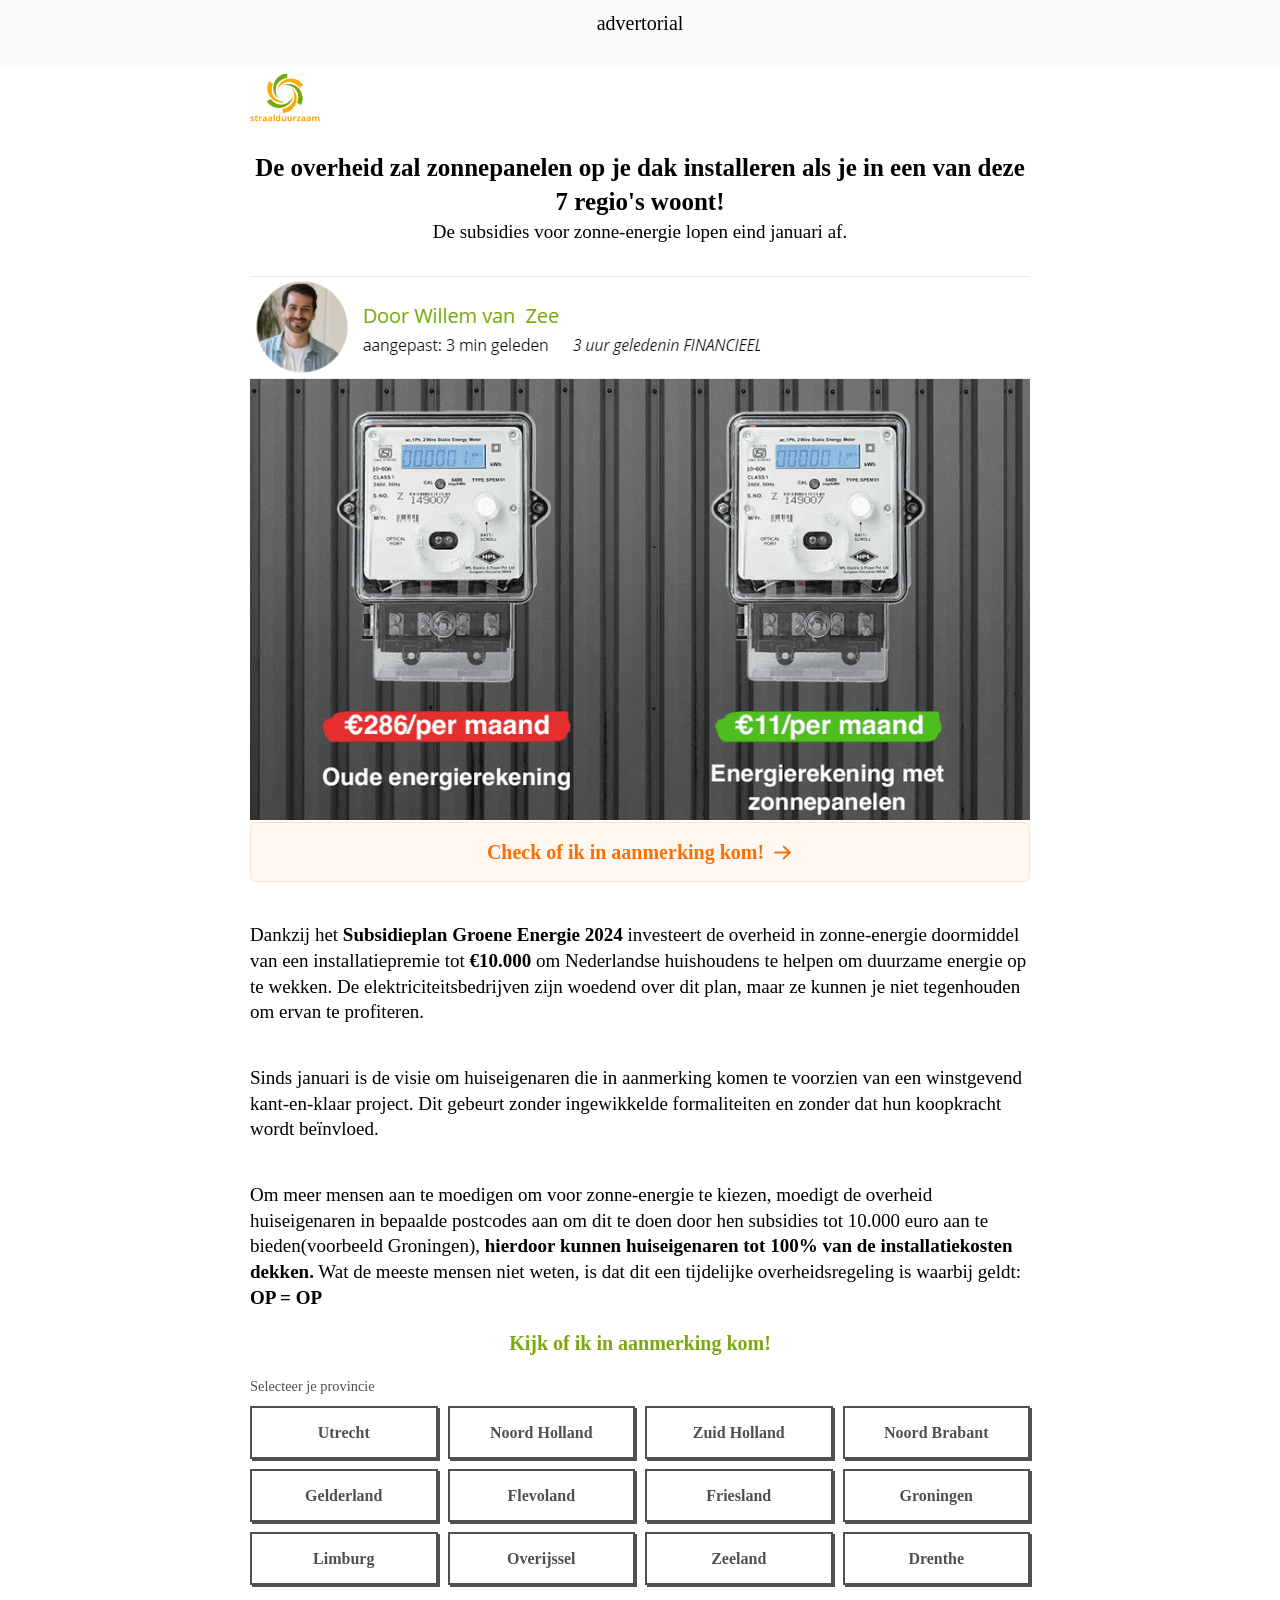
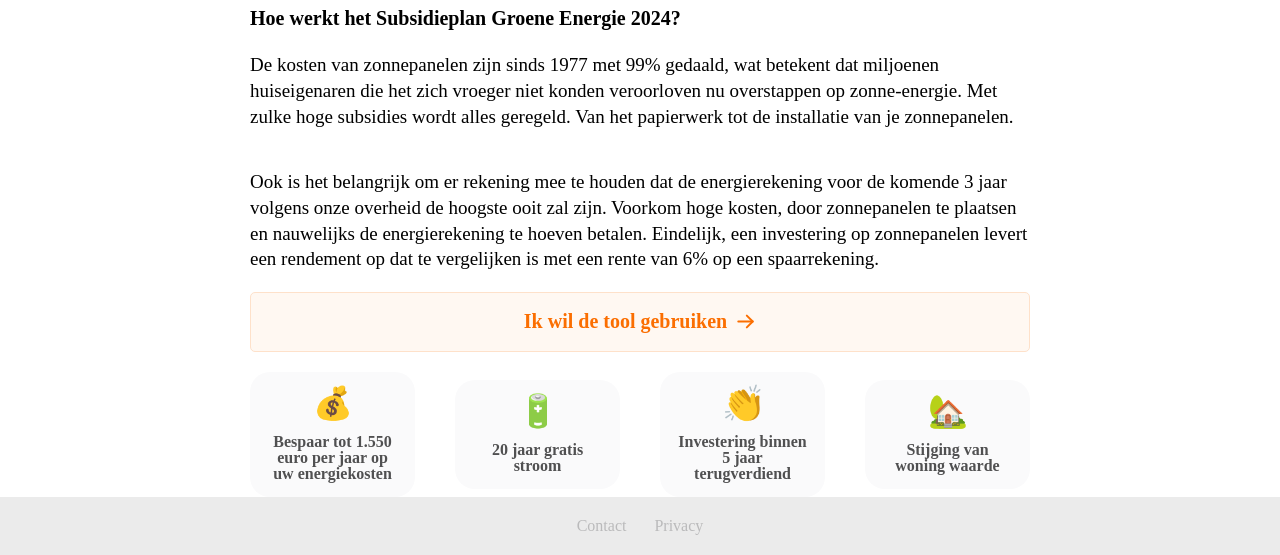
==== index.html @ e0e1bad7 "new page" ====
<!DOCTYPE html>
<html lang="en">
<head>
    <meta charset="UTF-8">
    <meta name="viewport" content="width=device-width, initial-scale=1.0">
    <title>Document</title>
    <link rel="stylesheet" href="assets/css/style.css">
</head>
<body>
    <div class="wrapper">
        <div class="header">
            <div class="container">
                <div>advertorial</div>
            </div>
        </div>
        <div class="main-content">
            <div class="container">
                <div class="logo">
                    <img src="assets/images/logo.png" class="logo-img">
                </div>
                <div class="hero-section">
                    <div class="heading">De overheid zal zonnepanelen op je dak installeren als je in een van deze 7 regio's woont!</div>
                    <div class="text">De subsidies voor zonne-energie lopen eind januari af.</div>
                    <div class="person-info">
                        <img src="assets/images/person.png" class="person-img">
                    </div>
                    <div class="img"><img src="assets/images/hero.png" class="hero-img"></div>
                    <div class="button">
                        <a href="https://zonne.straalduurzaam.nl/#postcode-aanmerking" class="btn-main">
                            <span>Check of ik in aanmerking kom!</span>
                            <svg xmlns="http://www.w3.org/2000/svg" width="192" height="192" fill="currentColor" viewBox="0 0 256 256"><rect width="256" height="256" fill="none"></rect><line x1="40" y1="128" x2="216" y2="128" fill="none" stroke="currentColor" stroke-linecap="round" stroke-linejoin="round" stroke-width="24"></line><polyline points="144 56 216 128 144 200" fill="none" stroke="currentColor" stroke-linecap="round" stroke-linejoin="round" stroke-width="24"></polyline></svg>
                        </a>
                    </div>
                </div>
                <div class="text-content">
                    <div class="text">Dankzij het <strong>Subsidieplan Groene Energie 2024</strong> investeert de overheid in zonne-energie doormiddel van een installatiepremie tot <strong>€10.000</strong> om Nederlandse huishoudens te helpen om duurzame energie op te wekken. De elektriciteitsbedrijven zijn woedend over dit plan, maar ze kunnen je niet tegenhouden om ervan te profiteren.</div>
                    <div class="text">Sinds januari is de visie om huiseigenaren die in aanmerking komen te voorzien van een winstgevend kant-en-klaar project. Dit gebeurt zonder ingewikkelde formaliteiten en zonder dat hun koopkracht wordt beïnvloed.</div>
                    <div class="text">Om meer mensen aan te moedigen om voor zonne-energie te kiezen, moedigt de overheid huiseigenaren in bepaalde postcodes aan om dit te doen door hen subsidies tot 10.000 euro aan te bieden(voorbeeld Groningen), <strong>hierdoor kunnen huiseigenaren tot 100% van de installatiekosten dekken.</strong> Wat de meeste mensen niet weten, is dat dit een tijdelijke overheidsregeling is waarbij geldt: <strong>OP = OP</strong></div>
                    <div class="text-main">Kijk of ik in aanmerking kom!</div>
                </div>
                <div class="button-section">
                    <div class="label">Selecteer je provincie</div>
                    <div class="buttons">
                        <div class="button">
                            <a href="https://zonne.straalduurzaam.nl/#postcode-aanmerking" class="btn-button">Utrecht</a>
                        </div>
                        <div class="button">
                            <a href="https://zonne.straalduurzaam.nl/#postcode-aanmerking" class="btn-button">Noord Holland</a>
                        </div>
                        <div class="button">
                            <a href="https://zonne.straalduurzaam.nl/#postcode-aanmerking" class="btn-button">Zuid Holland</a>
                        </div>
                        <div class="button">
                            <a href="https://zonne.straalduurzaam.nl/#postcode-aanmerking" class="btn-button">Noord Brabant</a>
                        </div>
                        <div class="button">
                            <a href="https://zonne.straalduurzaam.nl/#postcode-aanmerking" class="btn-button">Gelderland</a>
                        </div>
                        <div class="button">
                            <a href="https://zonne.straalduurzaam.nl/#postcode-aanmerking" class="btn-button">Flevoland</a>
                        </div>
                        <div class="button">
                            <a href="https://zonne.straalduurzaam.nl/#postcode-aanmerking" class="btn-button">Friesland</a>
                        </div>
                        <div class="button">
                            <a href="https://zonne.straalduurzaam.nl/#postcode-aanmerking" class="btn-button">Groningen</a>
                        </div>
                        <div class="button">
                            <a href="https://zonne.straalduurzaam.nl/#postcode-aanmerking" class="btn-button">Limburg</a>
                        </div>
                        <div class="button">
                            <a href="https://zonne.straalduurzaam.nl/#postcode-aanmerking" class="btn-button">Overijssel</a>
                        </div>
                        <div class="button">
                            <a href="https://zonne.straalduurzaam.nl/#postcode-aanmerking" class="btn-button">Zeeland</a>
                        </div>
                        <div class="button">
                            <a href="https://zonne.straalduurzaam.nl/#postcode-aanmerking" class="btn-button">Drenthe</a>
                        </div>
                    </div>
                </div>
                <div class="text-content">
                    <div class="question">Hoe werkt het Subsidieplan Groene Energie 2024?</div>
                    <div class="text">De kosten van zonnepanelen zijn sinds 1977 met 99% gedaald, wat betekent dat miljoenen huiseigenaren die het zich vroeger niet konden veroorloven nu overstappen op zonne-energie. Met zulke hoge subsidies wordt alles geregeld. Van het papierwerk tot de installatie van je zonnepanelen.</div>
                    <div class="text"> Ook is het belangrijk om er rekening mee te houden dat de energierekening voor de komende 3 jaar volgens onze overheid de hoogste ooit zal zijn. Voorkom hoge kosten, door zonnepanelen te plaatsen en nauwelijks de energierekening te hoeven betalen. Eindelijk, een investering op zonnepanelen levert een rendement op dat te vergelijken is met een rente van 6% op een spaarrekening.</div>
                    <div class="button">
                        <a href="https://zonne.straalduurzaam.nl/#postcode-aanmerking" class="btn-main">
                            <span>Ik wil de tool gebruiken</span>
                            <svg xmlns="http://www.w3.org/2000/svg" width="192" height="192" fill="currentColor" viewBox="0 0 256 256"><rect width="256" height="256" fill="none"></rect><line x1="40" y1="128" x2="216" y2="128" fill="none" stroke="currentColor" stroke-linecap="round" stroke-linejoin="round" stroke-width="24"></line><polyline points="144 56 216 128 144 200" fill="none" stroke="currentColor" stroke-linecap="round" stroke-linejoin="round" stroke-width="24"></polyline></svg>
                        </a>
                    </div>
                </div>
                <div class="icon-flex">
                    <div class="flex-col">
                        <div class="icon">💰</div>
                        <div class="icon-text">Bespaar tot 1.550 euro per jaar op uw energiekosten</div>
                    </div>
                    <div class="flex-col">
                        <div class="icon">🔋</div>
                        <div class="icon-text">20 jaar gratis stroom</div>
                    </div>
                    <div class="flex-col">
                        <div class="icon">👏</div>
                        <div class="icon-text">Investering binnen 5 jaar terugverdiend</div>
                    </div>
                    <div class="flex-col">
                        <div class="icon">🏡</div>
                        <div class="icon-text">Stijging van woning waarde</div>
                    </div>
                </div>
            </div>
        </div>
        <div class="footer-section">
            <div class="container">
                <div class="footer-links">
                    <a href="#" class="footer-link">Contact</a>
                    <a href="#" class="footer-link">Privacy</a>
                </div>
            </div>
        </div>
    </div>
</body>
</html>
---- assets/css/style.css ----
*{
    padding: 0px;
    margin: 0px;
    box-sizing: border-box;
}

body {
    font-family: "Lato";
}

.container {
    max-width: 800px;
    margin: auto;
    padding: 0px 10px
}


.header {
    background: #fafafb;
    font-size: 20px;
    font-weight: 400;
    line-height: 1.35;
    text-align: center;
    padding: 10px 0px 30px;
}
.logo-img {
    width: 70px;
    height: 70px;
    margin-bottom: 10px;
}

.person-img{
    max-width: 100%;
}
.hero-section .heading {
    font-size: 25px;
    font-weight: 700;
    line-height: 1.35;
    text-align: center;
}
.hero-section .text {
    font-size: 19px;
    font-weight: 400;
    padding-top: 0px;
    line-height: 1.35;
    text-align: center;
    margin-bottom: 32px;
}
.hero-section .person-info {
    border: 1px solid #ebebeb;
    border-left-width: 0px;
    border-right-width: 0px;
}
.hero-section .hero-img {
    width: 100%;
}
.hero-section .button{
    margin-top: -2px;
}
.btn-main {
    background: #fff8f2;
    padding: 0.875em 1em;
    font-size: 1.25rem;
    text-align: center;
    border-radius: 5px;
    border: 1px solid #fee1ca;
    display: flex;
    width: 100%;
    font-weight: 700;
    justify-content: center;
    gap: 8px;
    align-items: center;
    color: #fb6e01;
    text-decoration: none;
}
.btn-main svg{
    width: 21px;
    height: 21px;
    color: #fb6e01;
    fill: #fb6e01;
}
.btn-main:hover{
    background: #fff3ea;
    border-color: #fee1ca;
}
.text-content{
    margin: 20px 0px;
}
.text {
    font-size: 19px;
    font-weight: 400;
    line-height: 1.35;
    padding-top: 20px;
    margin-bottom: 20px;
}
.text-main{
    font-size: 20px;
    font-weight: 700;
    line-height: 1.35;
    text-align: center;
    color: #79a811;
    margin-bottom: 20px;
}
.button-section{
    font-size: 0.9rem;
    color: #505051;
    font-weight: normal;
    line-height: 1.3;
    margin-bottom: 8px;
}
.button-section .label{
    font-size: 0.9rem;
    color: #505051;
    font-weight: normal;
    line-height: 1.3;
    padding-bottom: 10px;
}
.button-section .buttons{
    display: flex;
    flex-wrap: wrap;
    align-items: center;
    gap: 10px;
}
.button-section .buttons .button{
    width: calc(25% - 10px);
    flex: 0 0 auto;
    flex-grow: 1;
}
.button-section .buttons .btn-button{
    display: inline-block;
    width: 100%;
    font-size: 1rem;
    color: #505051;
    font-weight: 600;
    text-decoration: none;
    line-height: 1.2;
    padding: 15px 5px;
    text-align: center;
    box-shadow: 2px 2px 0 0 #505051;
    border: 2px solid #505051;
    transition: 0.1s all;
}
.button-section .buttons .btn-button:hover{
    border-color: #79a811;
    box-shadow: 5px 5px 0 0 #79a811;
    transform: translate(-3px, -3px);
    color: #79a811;
}
.text-content .question{
    font-size: 20px;
    font-weight: 700;
    line-height: 1.35;
}

.icon-flex {
    display: flex;
    flex-wrap: wrap;
    align-items: center;
    gap: 40px;
}
.icon-flex .flex-col {
    width: calc(25% - 40px);
    flex: 0 0 auto;
    flex-grow: 1;
    text-align: center;
    padding: 15px;
    border-radius: 20px;
    background: #fafafb;
    color: #505051;
    font-size: 1rem;
    font-weight: 600;
    line-height: 1;
}
.icon-flex .flex-col .icon{
    font-size: 32px;
    margin-bottom: 15px;
}

.footer-section {
    background: #ebebeb;
    padding: 20px 0px;
    text-align: center;
}
.footer-section a{
    color: #bababb;
    text-decoration: none;
    margin: 0px 12px;
}
.footer-section a:hover{
    color: #79a811;
}

@media screen and (max-width: 580px) {
    .button-section .buttons .button,
    .icon-flex .flex-col {
        width: calc(50% - 40px);
    }
}
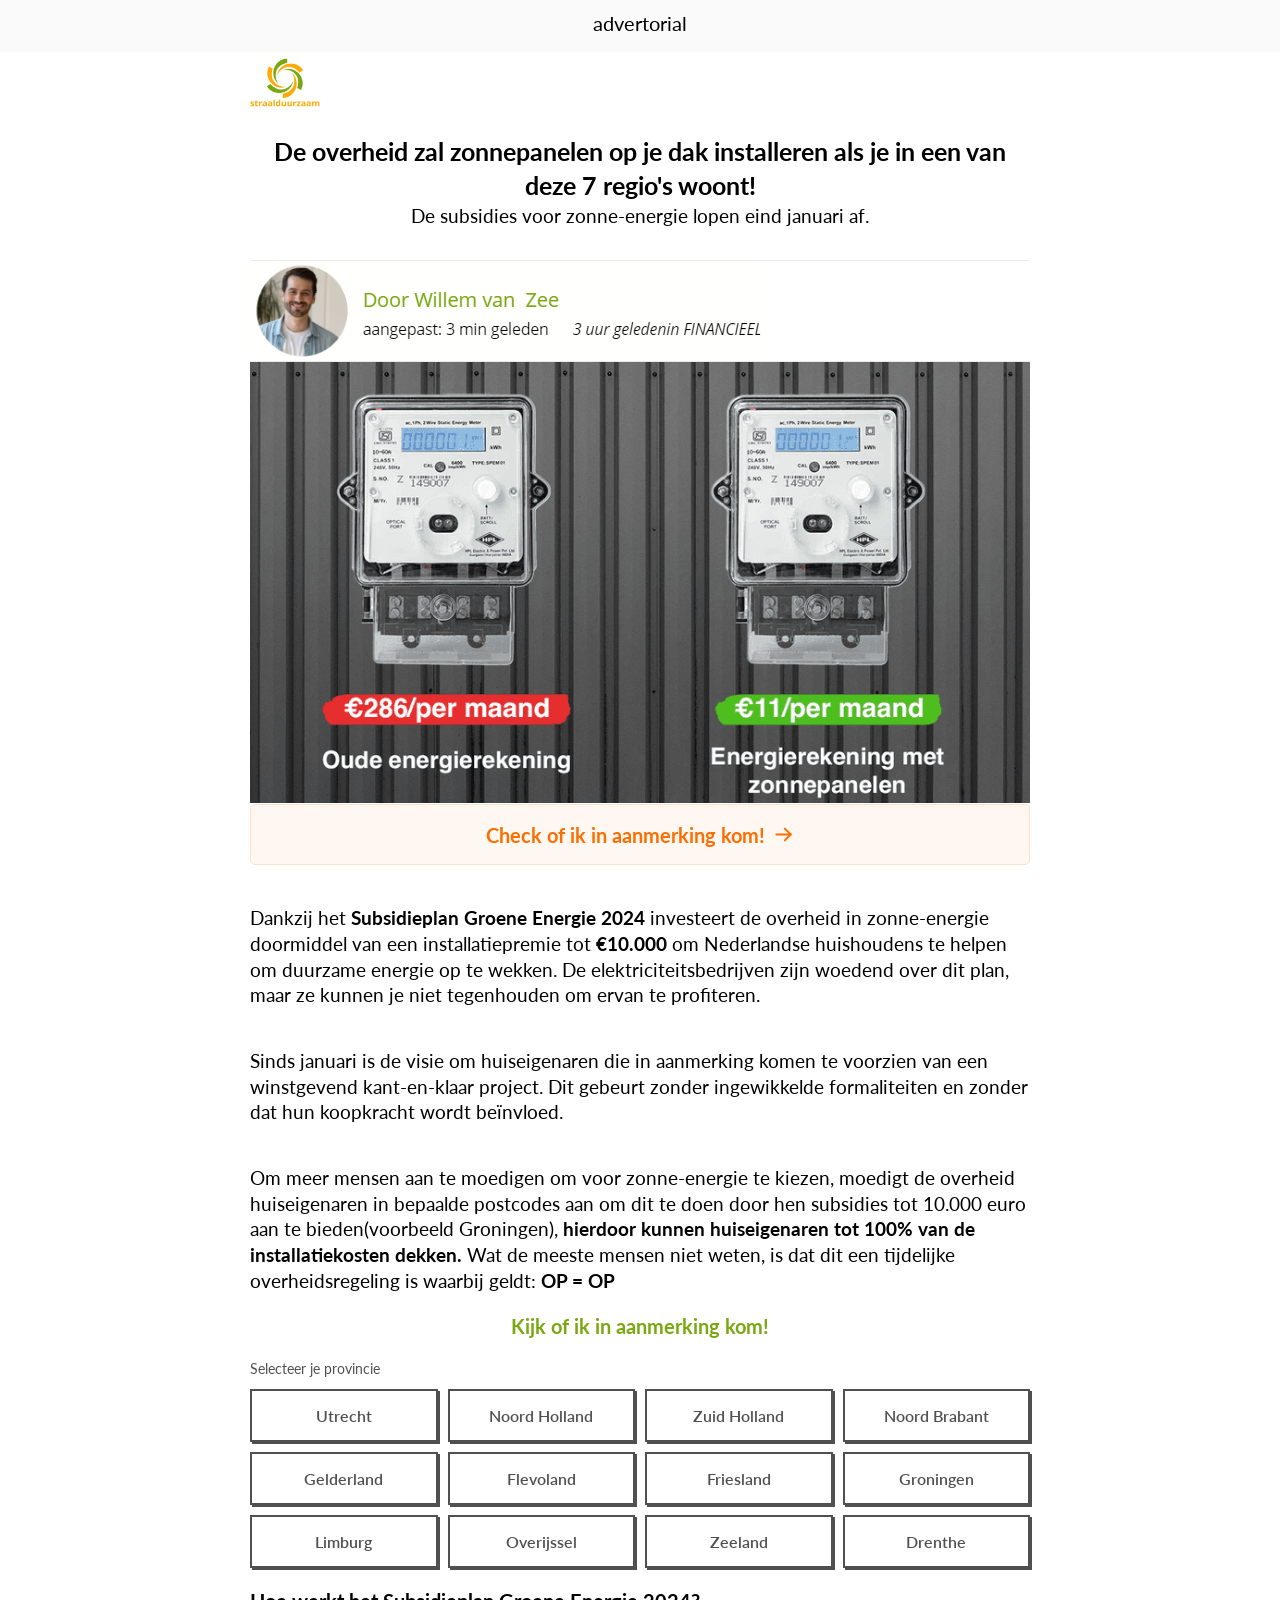
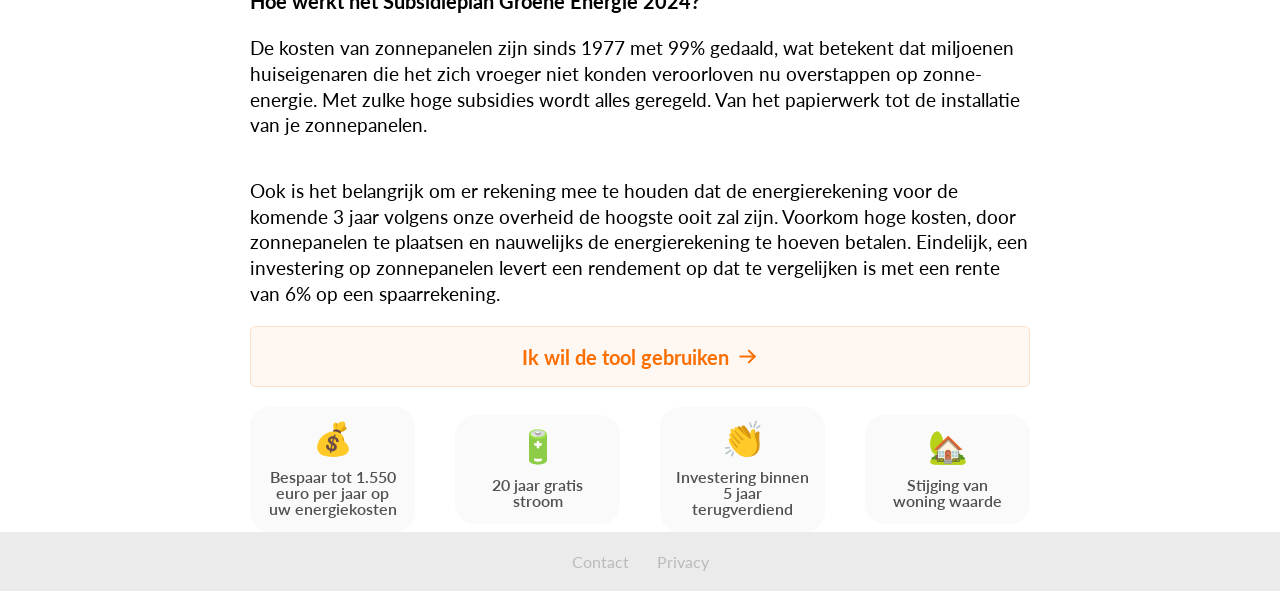
==== commit 4740fc1c: "ch" ====
--- a/index.html
+++ b/index.html
@@ -3,7 +3,8 @@
 <head>
     <meta charset="UTF-8">
     <meta name="viewport" content="width=device-width, initial-scale=1.0">
-    <title>Document</title>
+    <link rel="shortcut icon" href="assets/images/favicon.png" type="image/x-icon">
+    <title>Straalduurzaam</title>
     <link rel="stylesheet" href="assets/css/style.css">
 </head>
 <body>
@@ -26,7 +27,7 @@
                     </div>
                     <div class="img"><img src="assets/images/hero.png" class="hero-img"></div>
                     <div class="button">
-                        <a href="https://zonne.straalduurzaam.nl/#postcode-aanmerking" class="btn-main">
+                        <a href="https://zon.straalduurzaam.nl/#postcode-aanmerking" class="btn-main">
                             <span>Check of ik in aanmerking kom!</span>
                             <svg xmlns="http://www.w3.org/2000/svg" width="192" height="192" fill="currentColor" viewBox="0 0 256 256"><rect width="256" height="256" fill="none"></rect><line x1="40" y1="128" x2="216" y2="128" fill="none" stroke="currentColor" stroke-linecap="round" stroke-linejoin="round" stroke-width="24"></line><polyline points="144 56 216 128 144 200" fill="none" stroke="currentColor" stroke-linecap="round" stroke-linejoin="round" stroke-width="24"></polyline></svg>
                         </a>
@@ -42,40 +43,40 @@
                     <div class="label">Selecteer je provincie</div>
                     <div class="buttons">
                         <div class="button">
-                            <a href="https://zonne.straalduurzaam.nl/#postcode-aanmerking" class="btn-button">Utrecht</a>
+                            <a href="https://zon.straalduurzaam.nl/#postcode-aanmerking" class="btn-button">Utrecht</a>
                         </div>
                         <div class="button">
-                            <a href="https://zonne.straalduurzaam.nl/#postcode-aanmerking" class="btn-button">Noord Holland</a>
+                            <a href="https://zon.straalduurzaam.nl/#postcode-aanmerking" class="btn-button">Noord Holland</a>
                         </div>
                         <div class="button">
-                            <a href="https://zonne.straalduurzaam.nl/#postcode-aanmerking" class="btn-button">Zuid Holland</a>
+                            <a href="https://zon.straalduurzaam.nl/#postcode-aanmerking" class="btn-button">Zuid Holland</a>
                         </div>
                         <div class="button">
-                            <a href="https://zonne.straalduurzaam.nl/#postcode-aanmerking" class="btn-button">Noord Brabant</a>
+                            <a href="https://zon.straalduurzaam.nl/#postcode-aanmerking" class="btn-button">Noord Brabant</a>
                         </div>
                         <div class="button">
-                            <a href="https://zonne.straalduurzaam.nl/#postcode-aanmerking" class="btn-button">Gelderland</a>
+                            <a href="https://zon.straalduurzaam.nl/#postcode-aanmerking" class="btn-button">Gelderland</a>
                         </div>
                         <div class="button">
-                            <a href="https://zonne.straalduurzaam.nl/#postcode-aanmerking" class="btn-button">Flevoland</a>
+                            <a href="https://zon.straalduurzaam.nl/#postcode-aanmerking" class="btn-button">Flevoland</a>
                         </div>
                         <div class="button">
-                            <a href="https://zonne.straalduurzaam.nl/#postcode-aanmerking" class="btn-button">Friesland</a>
+                            <a href="https://zon.straalduurzaam.nl/#postcode-aanmerking" class="btn-button">Friesland</a>
                         </div>
                         <div class="button">
-                            <a href="https://zonne.straalduurzaam.nl/#postcode-aanmerking" class="btn-button">Groningen</a>
+                            <a href="https://zon.straalduurzaam.nl/#postcode-aanmerking" class="btn-button">Groningen</a>
                         </div>
                         <div class="button">
-                            <a href="https://zonne.straalduurzaam.nl/#postcode-aanmerking" class="btn-button">Limburg</a>
+                            <a href="https://zon.straalduurzaam.nl/#postcode-aanmerking" class="btn-button">Limburg</a>
                         </div>
                         <div class="button">
-                            <a href="https://zonne.straalduurzaam.nl/#postcode-aanmerking" class="btn-button">Overijssel</a>
+                            <a href="https://zon.straalduurzaam.nl/#postcode-aanmerking" class="btn-button">Overijssel</a>
                         </div>
                         <div class="button">
-                            <a href="https://zonne.straalduurzaam.nl/#postcode-aanmerking" class="btn-button">Zeeland</a>
+                            <a href="https://zon.straalduurzaam.nl/#postcode-aanmerking" class="btn-button">Zeeland</a>
                         </div>
                         <div class="button">
-                            <a href="https://zonne.straalduurzaam.nl/#postcode-aanmerking" class="btn-button">Drenthe</a>
+                            <a href="https://zon.straalduurzaam.nl/#postcode-aanmerking" class="btn-button">Drenthe</a>
                         </div>
                     </div>
                 </div>
@@ -84,7 +85,7 @@
                     <div class="text">De kosten van zonnepanelen zijn sinds 1977 met 99% gedaald, wat betekent dat miljoenen huiseigenaren die het zich vroeger niet konden veroorloven nu overstappen op zonne-energie. Met zulke hoge subsidies wordt alles geregeld. Van het papierwerk tot de installatie van je zonnepanelen.</div>
                     <div class="text"> Ook is het belangrijk om er rekening mee te houden dat de energierekening voor de komende 3 jaar volgens onze overheid de hoogste ooit zal zijn. Voorkom hoge kosten, door zonnepanelen te plaatsen en nauwelijks de energierekening te hoeven betalen. Eindelijk, een investering op zonnepanelen levert een rendement op dat te vergelijken is met een rente van 6% op een spaarrekening.</div>
                     <div class="button">
-                        <a href="https://zonne.straalduurzaam.nl/#postcode-aanmerking" class="btn-main">
+                        <a href="https://zon.straalduurzaam.nl/#postcode-aanmerking" class="btn-main">
                             <span>Ik wil de tool gebruiken</span>
                             <svg xmlns="http://www.w3.org/2000/svg" width="192" height="192" fill="currentColor" viewBox="0 0 256 256"><rect width="256" height="256" fill="none"></rect><line x1="40" y1="128" x2="216" y2="128" fill="none" stroke="currentColor" stroke-linecap="round" stroke-linejoin="round" stroke-width="24"></line><polyline points="144 56 216 128 144 200" fill="none" stroke="currentColor" stroke-linecap="round" stroke-linejoin="round" stroke-width="24"></polyline></svg>
                         </a>
--- a/assets/css/style.css
+++ b/assets/css/style.css
@@ -1,3 +1,4 @@
+@import url('https://fonts.googleapis.com/css2?family=Lato:ital,wght@0,100;0,300;0,400;0,700;0,900;1,100;1,300;1,400;1,700;1,900&display=swap');
 *{
     padding: 0px;
     margin: 0px;
@@ -5,7 +6,7 @@
 }
 
 body {
-    font-family: "Lato";
+    font-family:  'Lato', sans-serif;
 }
 
 .container {
@@ -21,7 +22,7 @@
     font-weight: 400;
     line-height: 1.35;
     text-align: center;
-    padding: 10px 0px 30px;
+    padding: 10px 0px 15px;
 }
 .logo-img {
     width: 70px;
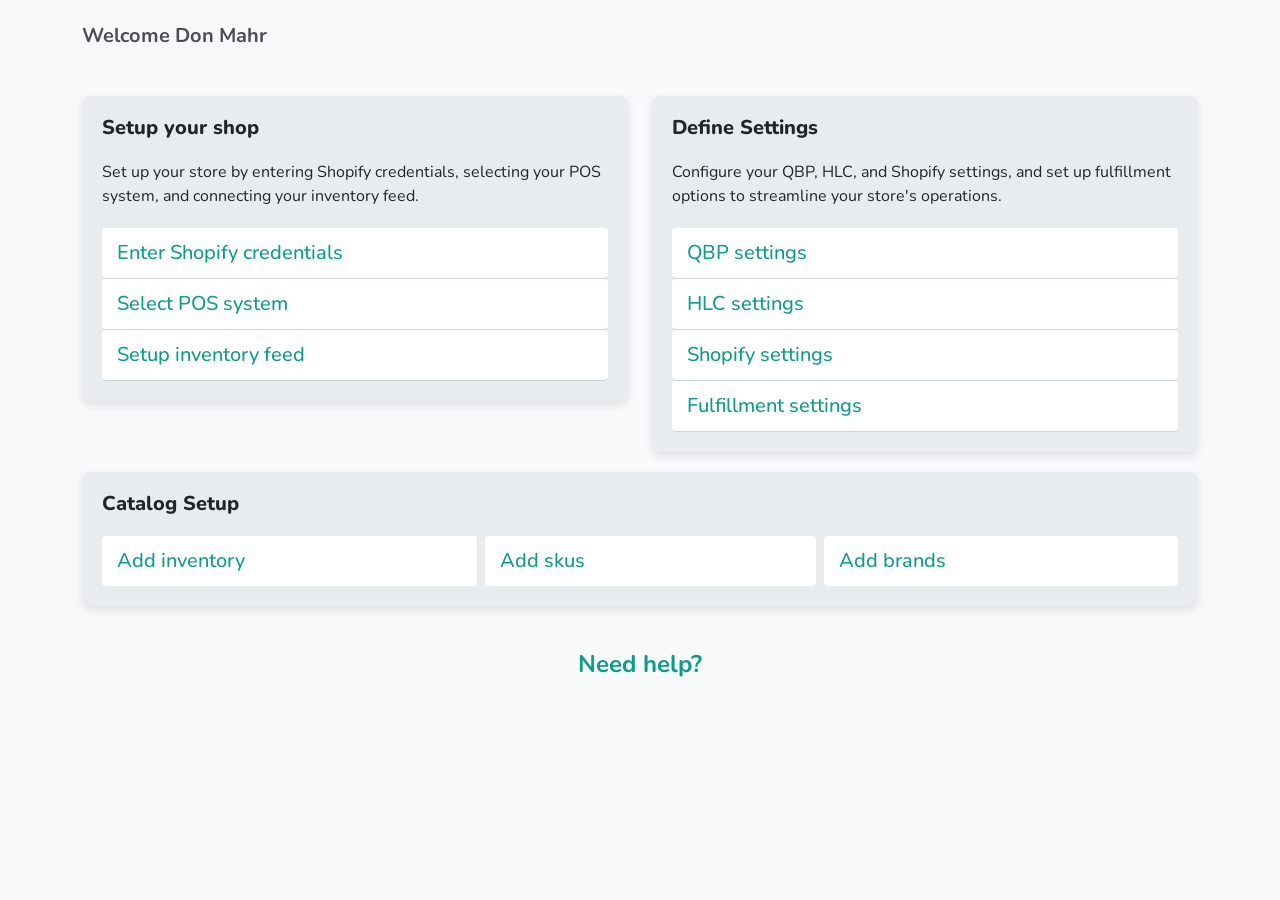
==== commit 634ef9f8: "new" ====
--- a/index.html
+++ b/index.html
@@ -3,122 +3,49 @@
 <head>
     <meta charset="UTF-8">
     <meta name="viewport" content="width=device-width, initial-scale=1.0">
-    <link rel="shortcut icon" href="assets/images/favicon.png" type="image/x-icon">
-    <title>Straalduurzaam</title>
+    <title>Masterlinq-Onboarding</title>
+    <link href="https://cdn.jsdelivr.net/npm/bootstrap@5.0.2/dist/css/bootstrap.min.css" rel="stylesheet">
     <link rel="stylesheet" href="assets/css/style.css">
 </head>
 <body>
-    <div class="wrapper">
-        <div class="header">
-            <div class="container">
-                <div>advertorial</div>
+    <div class="container mt-4">
+        <h5 class="mb-5 welcome-text">Welcome Don Mahr</h5>
+        <div class="row">
+            <div class="col-md-6">
+                <div class="section-card">
+                    <h5>Setup your shop</h5>
+                    <p>Set up your store by entering Shopify credentials, selecting your POS system, and connecting your inventory feed.</p>
+                    <a href="#">Enter Shopify credentials</a>
+                    <a href="#">Select POS system</a>
+                    <a href="#">Setup inventory feed</a>
+                </div>
+            </div>
+            <div class="col-md-6">
+                <div class="section-card">
+                    <h5>Define Settings</h5>
+                    <p>Configure your QBP, HLC, and Shopify settings, and set up fulfillment options to streamline your store's operations.</p>
+                    <a href="#">QBP settings</a>
+                    <a href="#">HLC settings</a>
+                    <a href="#">Shopify settings</a>
+                    <a href="#">Fulfillment settings</a>
+                </div>
             </div>
         </div>
-        <div class="main-content">
-            <div class="container">
-                <div class="logo">
-                    <img src="assets/images/logo.png" class="logo-img">
-                </div>
-                <div class="hero-section">
-                    <div class="heading">De overheid zal zonnepanelen op je dak installeren als je in een van deze 7 regio's woont!</div>
-                    <div class="text">De subsidies voor zonne-energie lopen eind januari af.</div>
-                    <div class="person-info">
-                        <img src="assets/images/person.png" class="person-img">
-                    </div>
-                    <div class="img"><img src="assets/images/hero.png" class="hero-img"></div>
-                    <div class="button">
-                        <a href="https://zon.straalduurzaam.nl/#postcode-aanmerking" class="btn-main">
-                            <span>Check of ik in aanmerking kom!</span>
-                            <svg xmlns="http://www.w3.org/2000/svg" width="192" height="192" fill="currentColor" viewBox="0 0 256 256"><rect width="256" height="256" fill="none"></rect><line x1="40" y1="128" x2="216" y2="128" fill="none" stroke="currentColor" stroke-linecap="round" stroke-linejoin="round" stroke-width="24"></line><polyline points="144 56 216 128 144 200" fill="none" stroke="currentColor" stroke-linecap="round" stroke-linejoin="round" stroke-width="24"></polyline></svg>
-                        </a>
-                    </div>
-                </div>
-                <div class="text-content">
-                    <div class="text">Dankzij het <strong>Subsidieplan Groene Energie 2024</strong> investeert de overheid in zonne-energie doormiddel van een installatiepremie tot <strong>€10.000</strong> om Nederlandse huishoudens te helpen om duurzame energie op te wekken. De elektriciteitsbedrijven zijn woedend over dit plan, maar ze kunnen je niet tegenhouden om ervan te profiteren.</div>
-                    <div class="text">Sinds januari is de visie om huiseigenaren die in aanmerking komen te voorzien van een winstgevend kant-en-klaar project. Dit gebeurt zonder ingewikkelde formaliteiten en zonder dat hun koopkracht wordt beïnvloed.</div>
-                    <div class="text">Om meer mensen aan te moedigen om voor zonne-energie te kiezen, moedigt de overheid huiseigenaren in bepaalde postcodes aan om dit te doen door hen subsidies tot 10.000 euro aan te bieden(voorbeeld Groningen), <strong>hierdoor kunnen huiseigenaren tot 100% van de installatiekosten dekken.</strong> Wat de meeste mensen niet weten, is dat dit een tijdelijke overheidsregeling is waarbij geldt: <strong>OP = OP</strong></div>
-                    <div class="text-main">Kijk of ik in aanmerking kom!</div>
-                </div>
-                <div class="button-section">
-                    <div class="label">Selecteer je provincie</div>
-                    <div class="buttons">
-                        <div class="button">
-                            <a href="https://zon.straalduurzaam.nl/#postcode-aanmerking" class="btn-button">Utrecht</a>
-                        </div>
-                        <div class="button">
-                            <a href="https://zon.straalduurzaam.nl/#postcode-aanmerking" class="btn-button">Noord Holland</a>
-                        </div>
-                        <div class="button">
-                            <a href="https://zon.straalduurzaam.nl/#postcode-aanmerking" class="btn-button">Zuid Holland</a>
-                        </div>
-                        <div class="button">
-                            <a href="https://zon.straalduurzaam.nl/#postcode-aanmerking" class="btn-button">Noord Brabant</a>
-                        </div>
-                        <div class="button">
-                            <a href="https://zon.straalduurzaam.nl/#postcode-aanmerking" class="btn-button">Gelderland</a>
-                        </div>
-                        <div class="button">
-                            <a href="https://zon.straalduurzaam.nl/#postcode-aanmerking" class="btn-button">Flevoland</a>
-                        </div>
-                        <div class="button">
-                            <a href="https://zon.straalduurzaam.nl/#postcode-aanmerking" class="btn-button">Friesland</a>
-                        </div>
-                        <div class="button">
-                            <a href="https://zon.straalduurzaam.nl/#postcode-aanmerking" class="btn-button">Groningen</a>
-                        </div>
-                        <div class="button">
-                            <a href="https://zon.straalduurzaam.nl/#postcode-aanmerking" class="btn-button">Limburg</a>
-                        </div>
-                        <div class="button">
-                            <a href="https://zon.straalduurzaam.nl/#postcode-aanmerking" class="btn-button">Overijssel</a>
-                        </div>
-                        <div class="button">
-                            <a href="https://zon.straalduurzaam.nl/#postcode-aanmerking" class="btn-button">Zeeland</a>
-                        </div>
-                        <div class="button">
-                            <a href="https://zon.straalduurzaam.nl/#postcode-aanmerking" class="btn-button">Drenthe</a>
-                        </div>
-                    </div>
-                </div>
-                <div class="text-content">
-                    <div class="question">Hoe werkt het Subsidieplan Groene Energie 2024?</div>
-                    <div class="text">De kosten van zonnepanelen zijn sinds 1977 met 99% gedaald, wat betekent dat miljoenen huiseigenaren die het zich vroeger niet konden veroorloven nu overstappen op zonne-energie. Met zulke hoge subsidies wordt alles geregeld. Van het papierwerk tot de installatie van je zonnepanelen.</div>
-                    <div class="text"> Ook is het belangrijk om er rekening mee te houden dat de energierekening voor de komende 3 jaar volgens onze overheid de hoogste ooit zal zijn. Voorkom hoge kosten, door zonnepanelen te plaatsen en nauwelijks de energierekening te hoeven betalen. Eindelijk, een investering op zonnepanelen levert een rendement op dat te vergelijken is met een rente van 6% op een spaarrekening.</div>
-                    <div class="button">
-                        <a href="https://zon.straalduurzaam.nl/#postcode-aanmerking" class="btn-main">
-                            <span>Ik wil de tool gebruiken</span>
-                            <svg xmlns="http://www.w3.org/2000/svg" width="192" height="192" fill="currentColor" viewBox="0 0 256 256"><rect width="256" height="256" fill="none"></rect><line x1="40" y1="128" x2="216" y2="128" fill="none" stroke="currentColor" stroke-linecap="round" stroke-linejoin="round" stroke-width="24"></line><polyline points="144 56 216 128 144 200" fill="none" stroke="currentColor" stroke-linecap="round" stroke-linejoin="round" stroke-width="24"></polyline></svg>
-                        </a>
-                    </div>
-                </div>
-                <div class="icon-flex">
-                    <div class="flex-col">
-                        <div class="icon">💰</div>
-                        <div class="icon-text">Bespaar tot 1.550 euro per jaar op uw energiekosten</div>
-                    </div>
-                    <div class="flex-col">
-                        <div class="icon">🔋</div>
-                        <div class="icon-text">20 jaar gratis stroom</div>
-                    </div>
-                    <div class="flex-col">
-                        <div class="icon">👏</div>
-                        <div class="icon-text">Investering binnen 5 jaar terugverdiend</div>
-                    </div>
-                    <div class="flex-col">
-                        <div class="icon">🏡</div>
-                        <div class="icon-text">Stijging van woning waarde</div>
+        <div class="row">
+            <div class="col-12">
+                <div class="section-card">
+                    <h5>Catalog Setup</h5>
+                    <div class="d-flex justify-content-between">
+                        <a href="#" class="flex-fill me-1 border-0">Add inventory</a>
+                        <a href="#" class="flex-fill mx-1 border-0">Add skus</a>
+                        <a href="#" class="flex-fill ms-1 border-0">Add brands</a>
                     </div>
                 </div>
             </div>
         </div>
-        <div class="footer-section">
-            <div class="container">
-                <div class="footer-links">
-                    <a href="#" class="footer-link">Contact</a>
-                    <a href="#" class="footer-link">Privacy</a>
-                </div>
-            </div>
-        </div>
+        <a href="#" class="btn-need-help">Need help?</a>
     </div>
+
+    <script src="https://cdn.jsdelivr.net/npm/bootstrap@5.0.2/dist/js/bootstrap.bundle.min.js"></script>
 </body>
-</html>+</html>
--- a/assets/css/style.css
+++ b/assets/css/style.css
@@ -1,199 +1,55 @@
-@import url('https://fonts.googleapis.com/css2?family=Lato:ital,wght@0,100;0,300;0,400;0,700;0,900;1,100;1,300;1,400;1,700;1,900&display=swap');
-*{
-    padding: 0px;
-    margin: 0px;
+@import url('https://fonts.googleapis.com/css2?family=Nunito:ital,wght@0,200..1000;1,200..1000&display=swap');
+* {
+    margin: 0;
+    padding: 0;
     box-sizing: border-box;
 }
-
 body {
-    font-family:  'Lato', sans-serif;
+    background-color: #f8f9fa;
+    font-family: "Nunito", sans-serif;
+    font-size: 16px;
+    font-weight: 400;
 }
-
-.container {
-    max-width: 800px;
-    margin: auto;
-    padding: 0px 10px
+.welcome-text {
+    font-weight: 700;
+    opacity: 0.8;
 }
-
-
-.header {
-    background: #fafafb;
-    font-size: 20px;
-    font-weight: 400;
-    line-height: 1.35;
-    text-align: center;
-    padding: 10px 0px 15px;
-}
-.logo-img {
-    width: 70px;
-    height: 70px;
-    margin-bottom: 10px;
-}
-
-.person-img{
-    max-width: 100%;
-}
-.hero-section .heading {
-    font-size: 25px;
-    font-weight: 700;
-    line-height: 1.35;
-    text-align: center;
-}
-.hero-section .text {
-    font-size: 19px;
-    font-weight: 400;
-    padding-top: 0px;
-    line-height: 1.35;
-    text-align: center;
-    margin-bottom: 32px;
-}
-.hero-section .person-info {
-    border: 1px solid #ebebeb;
-    border-left-width: 0px;
-    border-right-width: 0px;
-}
-.hero-section .hero-img {
-    width: 100%;
-}
-.hero-section .button{
-    margin-top: -2px;
-}
-.btn-main {
-    background: #fff8f2;
-    padding: 0.875em 1em;
-    font-size: 1.25rem;
-    text-align: center;
-    border-radius: 5px;
-    border: 1px solid #fee1ca;
-    display: flex;
-    width: 100%;
-    font-weight: 700;
-    justify-content: center;
-    gap: 8px;
-    align-items: center;
-    color: #fb6e01;
-    text-decoration: none;
-}
-.btn-main svg{
-    width: 21px;
-    height: 21px;
-    color: #fb6e01;
-    fill: #fb6e01;
-}
-.btn-main:hover{
-    background: #fff3ea;
-    border-color: #fee1ca;
-}
-.text-content{
-    margin: 20px 0px;
-}
-.text {
-    font-size: 19px;
-    font-weight: 400;
-    line-height: 1.35;
-    padding-top: 20px;
+.section-card {
+    background-color: #e9ecef;
+    border-radius: 8px;
+    box-shadow: 0 4px 8px rgba(0, 0, 0, 0.1);
+    padding: 20px;
     margin-bottom: 20px;
 }
-.text-main{
-    font-size: 20px;
-    font-weight: 700;
-    line-height: 1.35;
-    text-align: center;
-    color: #79a811;
+.section-card h5 {
+    margin-bottom: 20px;
+    font-weight: 800;
+}
+.section-card p {
     margin-bottom: 20px;
 }
-.button-section{
-    font-size: 0.9rem;
-    color: #505051;
-    font-weight: normal;
-    line-height: 1.3;
-    margin-bottom: 8px;
+.section-card a {
+    display: block;
+    padding: 10px 15px;
+    background-color: #ffffff;
+    border-radius: 4px;
+    text-decoration: none;
+    color: #0F9C89;
+    border-bottom: 1px solid #ced4da;
+    font-size: 20px;
+    font-weight: 500;
 }
-.button-section .label{
-    font-size: 0.9rem;
-    color: #505051;
-    font-weight: normal;
-    line-height: 1.3;
-    padding-bottom: 10px;
+.section-card a:hover {
+    background-color: #e9ecef;
+    border: 1px solid #ced4da !important;
+    /* border-bottom: #ced4da; */
 }
-.button-section .buttons{
-    display: flex;
-    flex-wrap: wrap;
-    align-items: center;
-    gap: 10px;
-}
-.button-section .buttons .button{
-    width: calc(25% - 10px);
-    flex: 0 0 auto;
-    flex-grow: 1;
-}
-.button-section .buttons .btn-button{
-    display: inline-block;
-    width: 100%;
-    font-size: 1rem;
-    color: #505051;
-    font-weight: 600;
+.btn-need-help {
+    margin-top: 20px;
+    text-align: center;
+    color: #0F9C89;
+    font-weight: bold;
+    display: block;
+    font-size: 24px;
     text-decoration: none;
-    line-height: 1.2;
-    padding: 15px 5px;
-    text-align: center;
-    box-shadow: 2px 2px 0 0 #505051;
-    border: 2px solid #505051;
-    transition: 0.1s all;
-}
-.button-section .buttons .btn-button:hover{
-    border-color: #79a811;
-    box-shadow: 5px 5px 0 0 #79a811;
-    transform: translate(-3px, -3px);
-    color: #79a811;
-}
-.text-content .question{
-    font-size: 20px;
-    font-weight: 700;
-    line-height: 1.35;
-}
-
-.icon-flex {
-    display: flex;
-    flex-wrap: wrap;
-    align-items: center;
-    gap: 40px;
-}
-.icon-flex .flex-col {
-    width: calc(25% - 40px);
-    flex: 0 0 auto;
-    flex-grow: 1;
-    text-align: center;
-    padding: 15px;
-    border-radius: 20px;
-    background: #fafafb;
-    color: #505051;
-    font-size: 1rem;
-    font-weight: 600;
-    line-height: 1;
-}
-.icon-flex .flex-col .icon{
-    font-size: 32px;
-    margin-bottom: 15px;
-}
-
-.footer-section {
-    background: #ebebeb;
-    padding: 20px 0px;
-    text-align: center;
-}
-.footer-section a{
-    color: #bababb;
-    text-decoration: none;
-    margin: 0px 12px;
-}
-.footer-section a:hover{
-    color: #79a811;
-}
-
-@media screen and (max-width: 580px) {
-    .button-section .buttons .button,
-    .icon-flex .flex-col {
-        width: calc(50% - 40px);
-    }
 }
